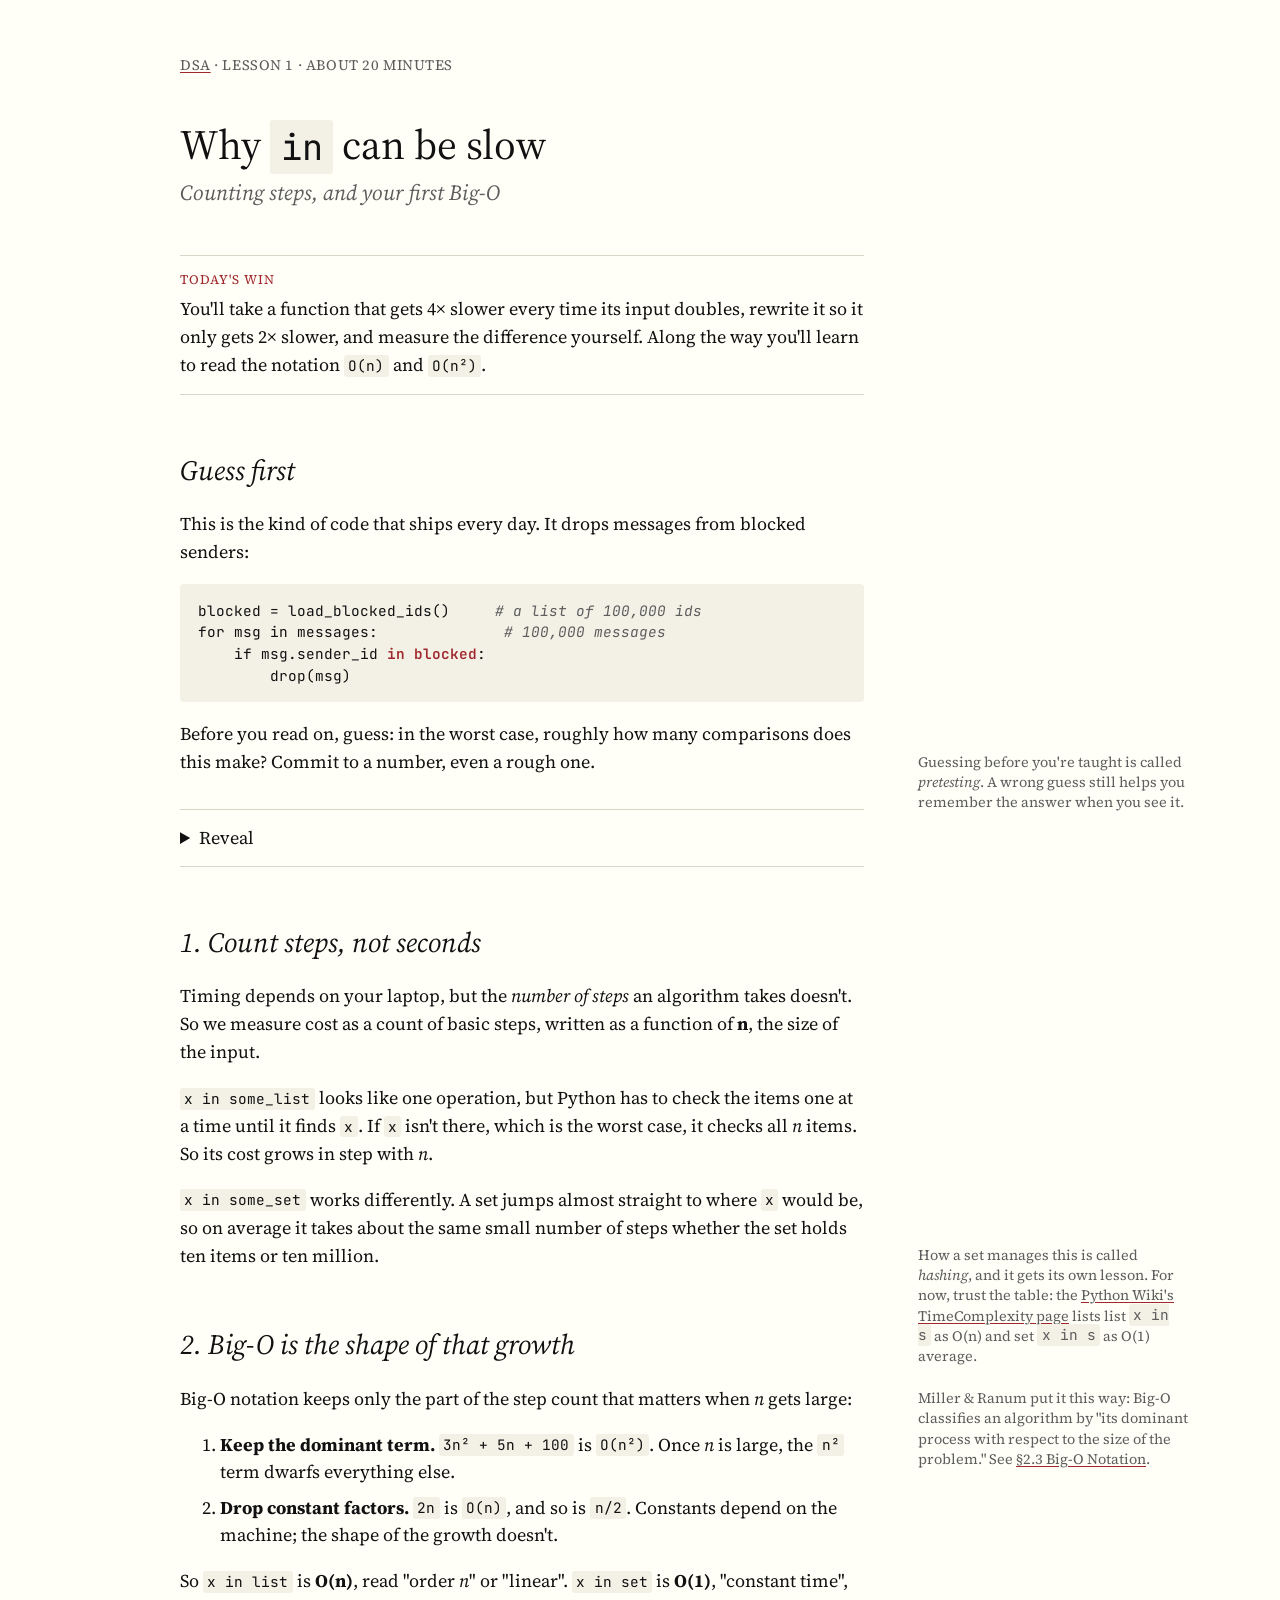
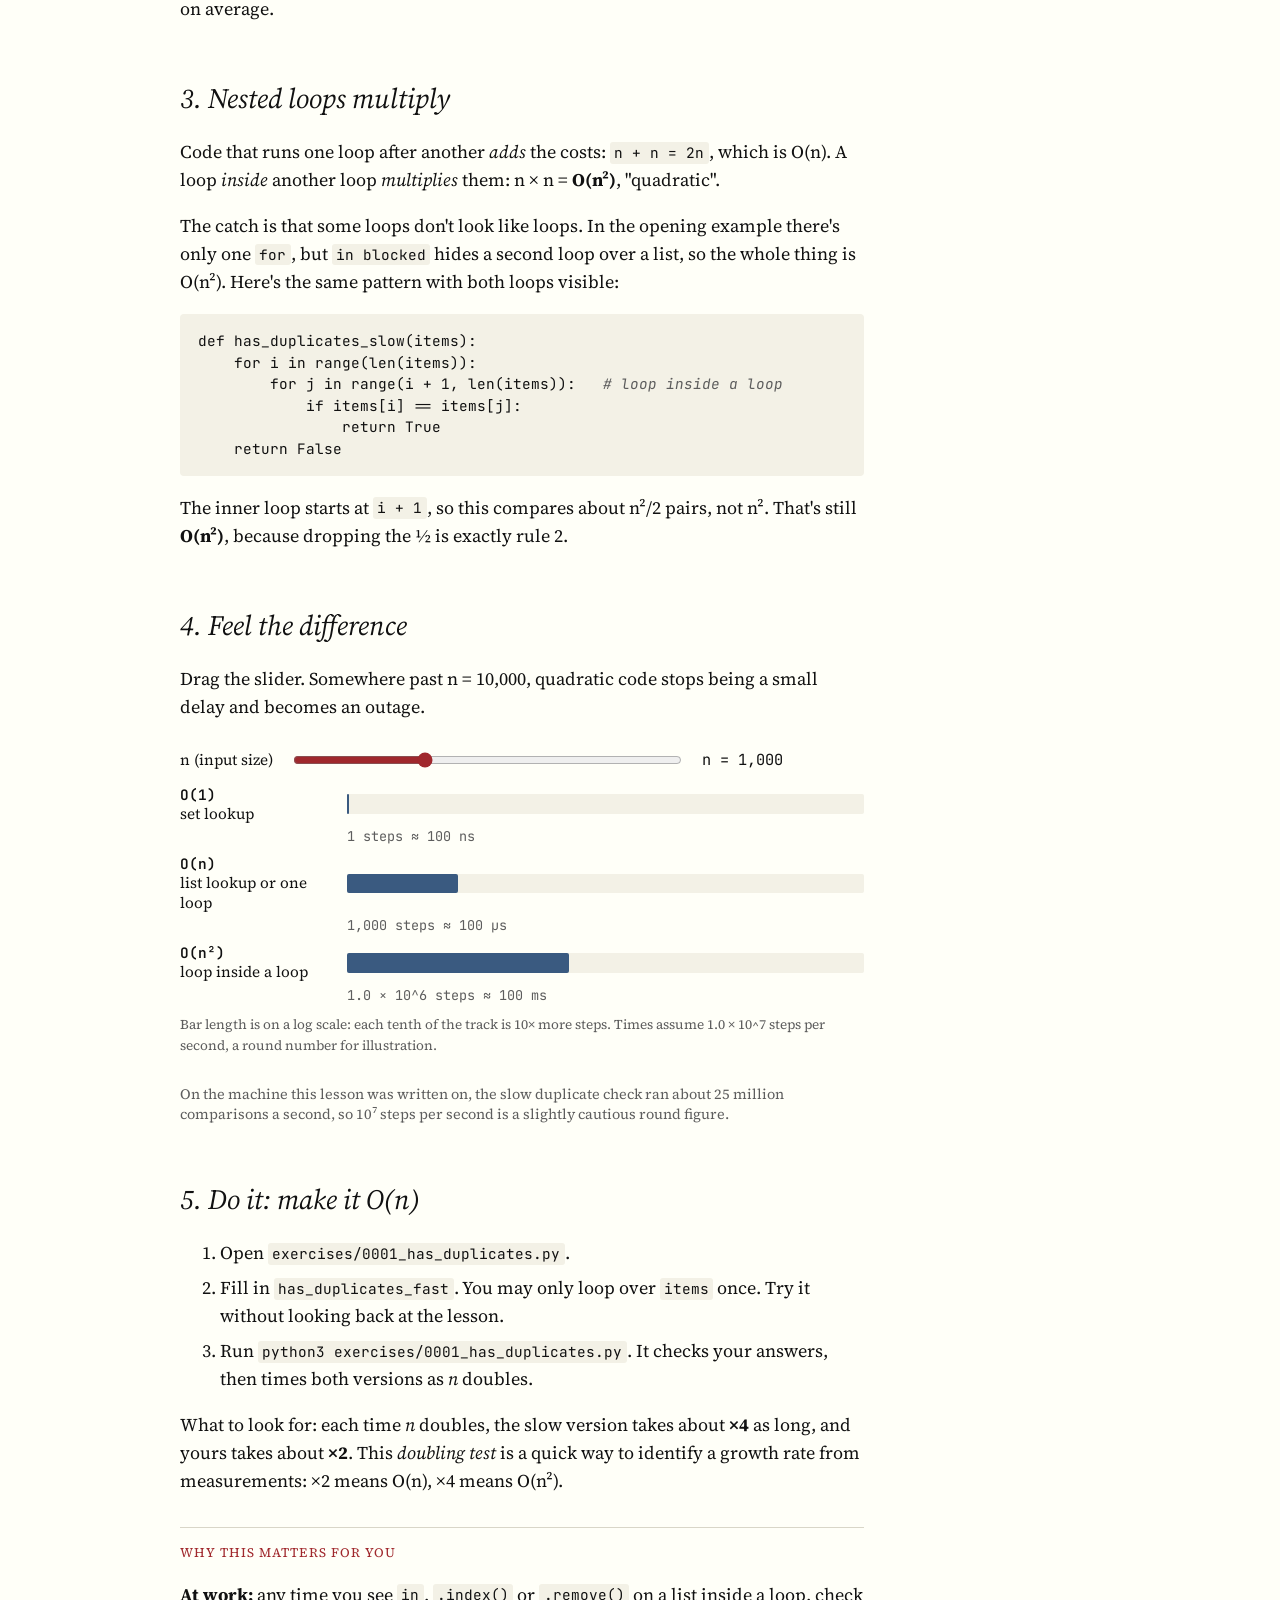
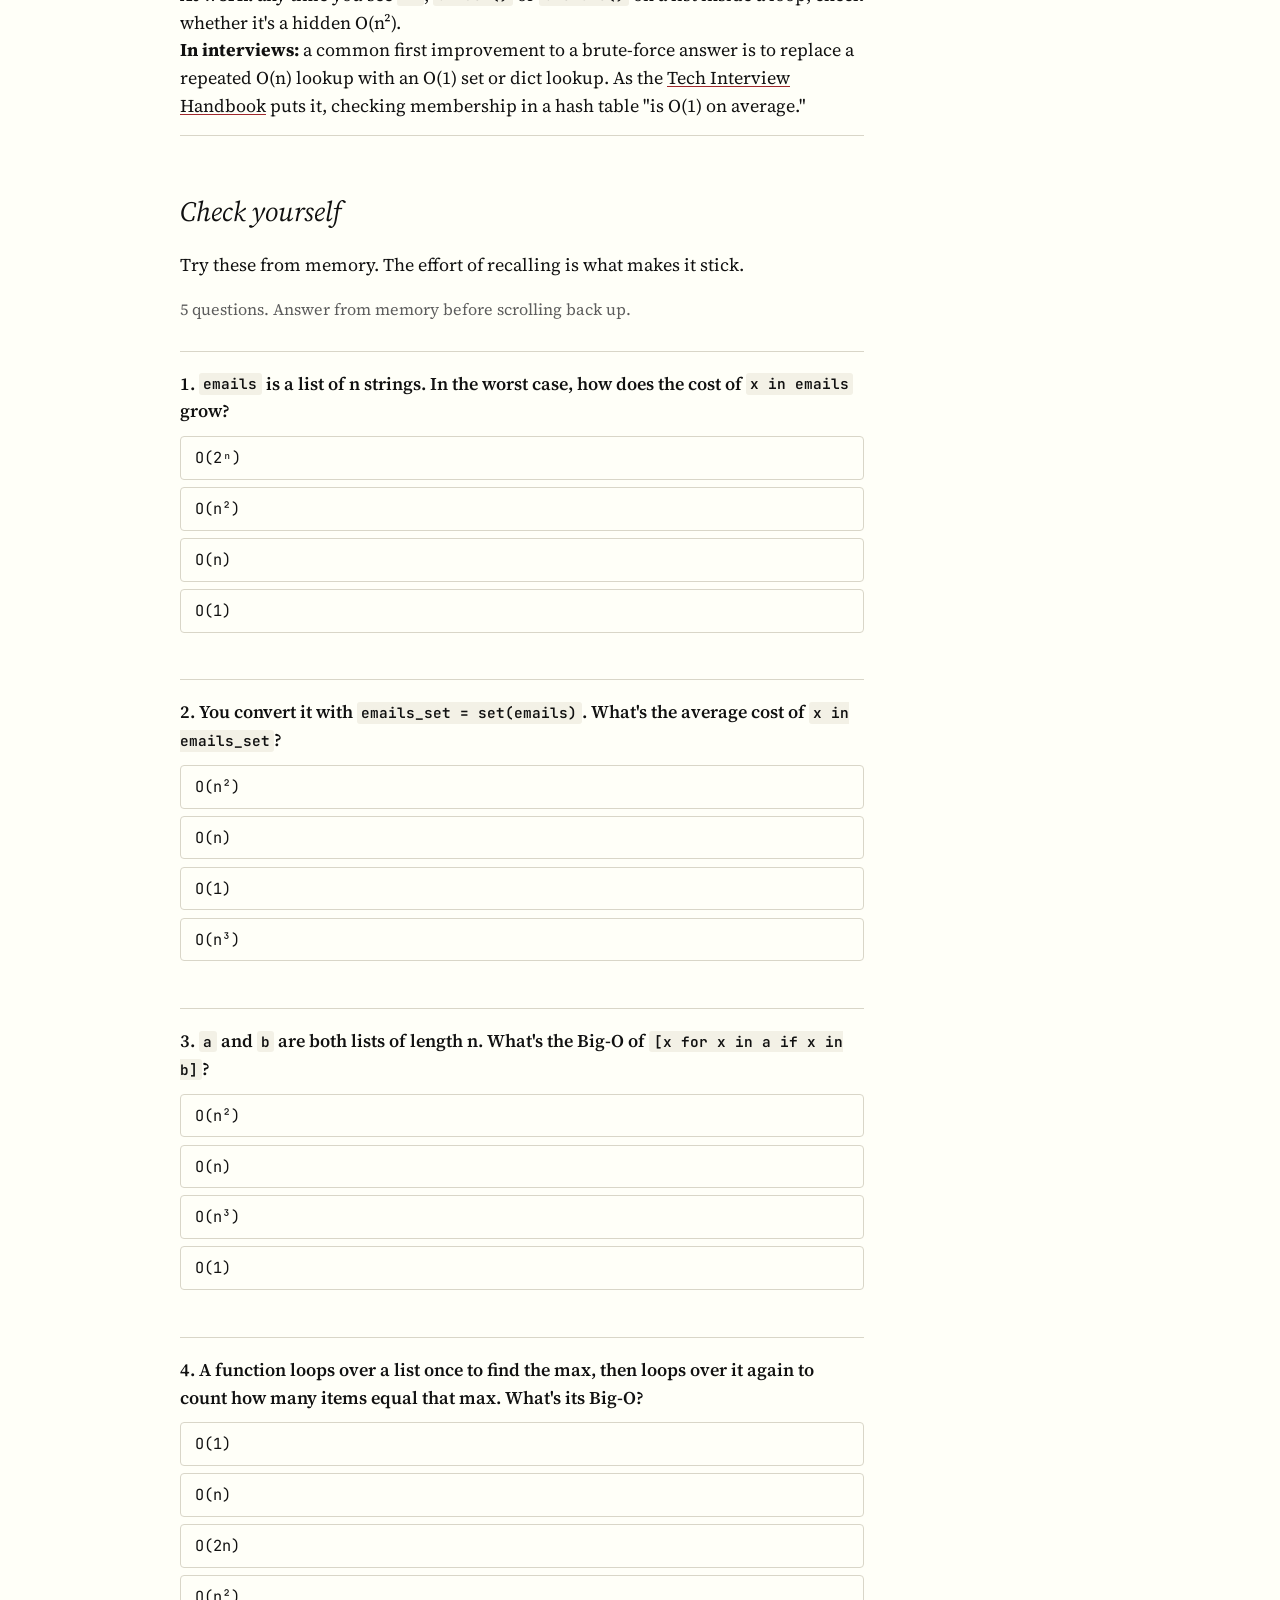
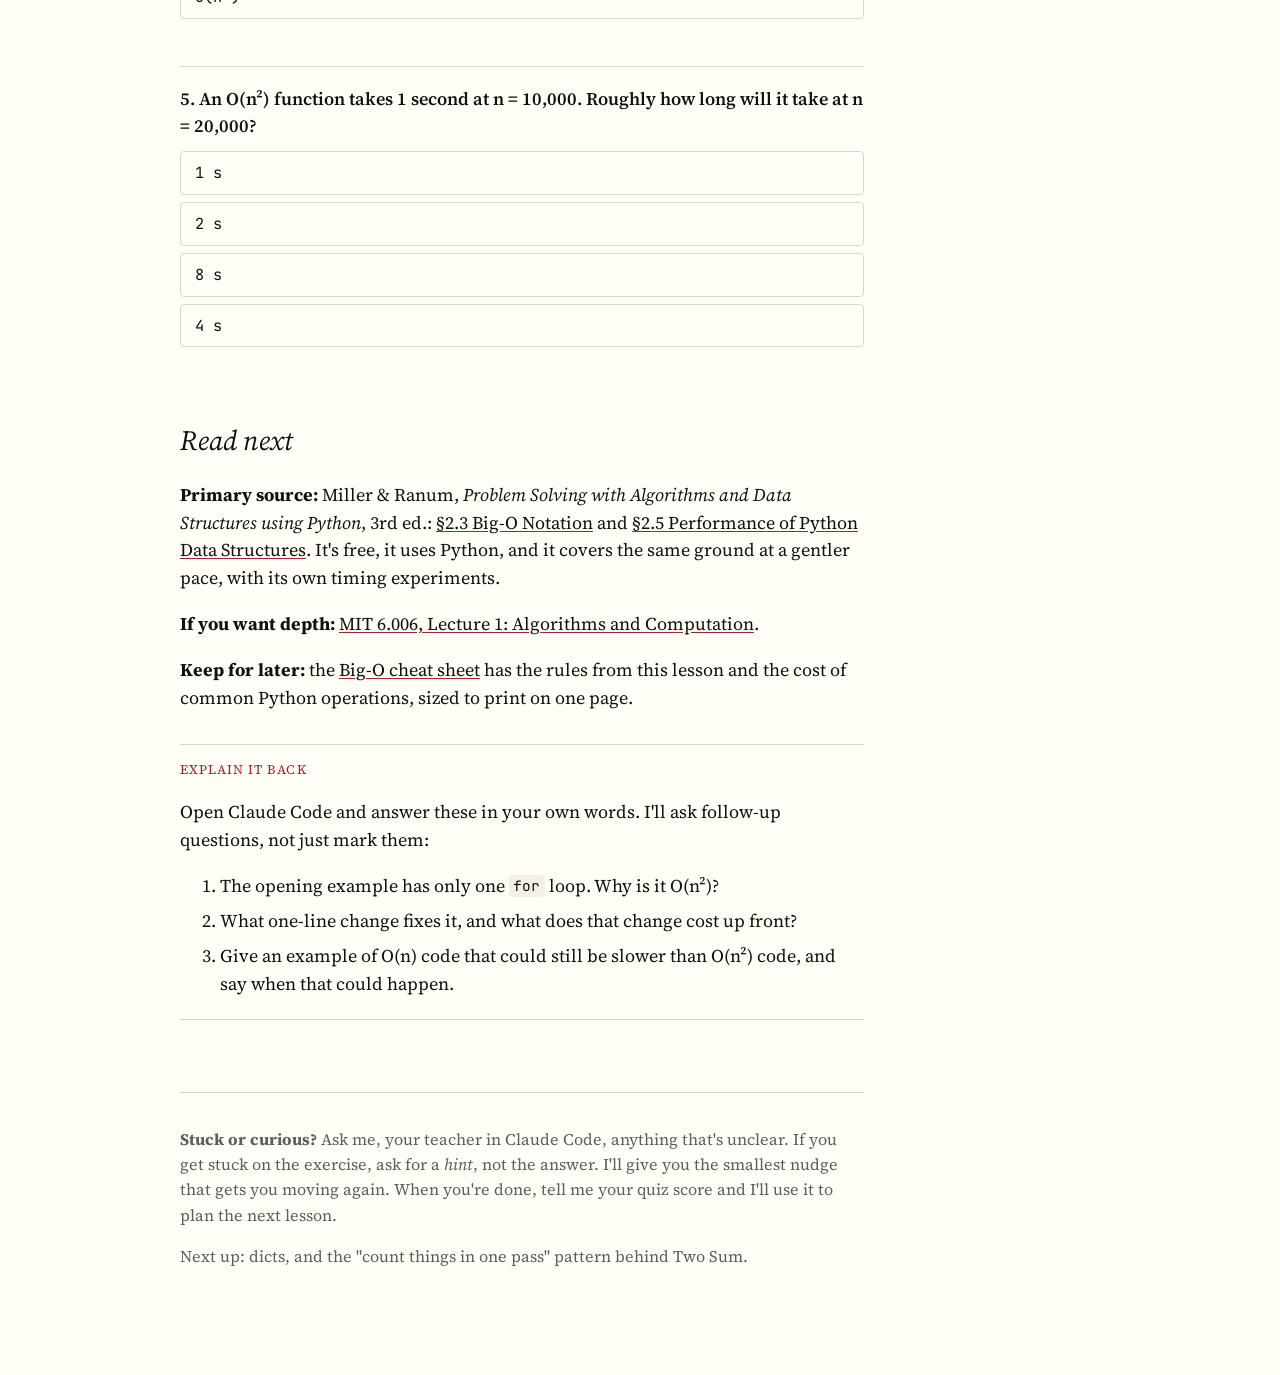
==== lessons/0001-why-in-can-be-slow.html @ de710167 "Set up DSA teaching workspace with lesson 1 on Big-O Mission, resources, notes with a 20-lesson road" ====
<!doctype html>
<html lang="en">
<head>
<meta charset="utf-8">
<meta name="viewport" content="width=device-width, initial-scale=1">
<title>Why "in" Can Be Slow</title>
<link rel="stylesheet" href="../assets/style.css">
</head>
<body>
<article>

<nav class="crumbs"><a href="../index.html">DSA</a> · Lesson 1 · about 20 minutes</nav>

<h1>Why <code style="font-size:0.85em">in</code> can be slow</h1>
<p class="subtitle">Counting steps, and your first Big-O</p>

<div class="callout">
  <span class="label">Today's win</span>
  You'll take a function that gets 4× slower every time its input doubles, rewrite it so it only gets 2× slower, and measure the difference yourself. Along the way you'll learn to read the notation <code>O(n)</code> and <code>O(n²)</code>.
</div>

<h2>Guess first</h2>

<p>This is the kind of code that ships every day. It drops messages from blocked senders:</p>

<pre>blocked = load_blocked_ids()     <span class="c"># a list of 100,000 ids</span>
for msg in messages:              <span class="c"># 100,000 messages</span>
    if msg.sender_id <span class="hl">in blocked</span>:
        drop(msg)</pre>

<p>Before you read on, guess: in the worst case, roughly how many comparisons does this make? Commit to a number, even a rough one.<span class="note">Guessing before you're taught is called <em>pretesting</em>. A wrong guess still helps you remember the answer when you see it.</span></p>

<details class="callout">
  <summary>Reveal</summary>
  <p>Up to <strong>10 billion</strong>. That's 100,000 messages times up to 100,000 comparisons each. A one-line change brings it down to roughly 100,000 steps. By the end of this lesson you should be able to find that line yourself.</p>
</details>

<h2>1. Count steps, not seconds</h2>

<p>Timing depends on your laptop, but the <em>number of steps</em> an algorithm takes doesn't. So we measure cost as a count of basic steps, written as a function of <strong>n</strong>, the size of the input.</p>

<p><code>x in some_list</code> looks like one operation, but Python has to check the items one at a time until it finds <code>x</code>. If <code>x</code> isn't there, which is the worst case, it checks all <em>n</em> items. So its cost grows in step with <em>n</em>.</p>

<p><code>x in some_set</code> works differently. A set jumps almost straight to where <code>x</code> would be, so on average it takes about the same small number of steps whether the set holds ten items or ten million.<span class="note">How a set manages this is called <em>hashing</em>, and it gets its own lesson. For now, trust the table: the <a href="https://wiki.python.org/moin/TimeComplexity">Python Wiki's TimeComplexity page</a> lists list <code>x in s</code> as O(n) and set <code>x in s</code> as O(1) average.</span></p>

<h2>2. Big-O is the shape of that growth</h2>

<p>Big-O notation keeps only the part of the step count that matters when <em>n</em> gets large:<span class="note">Miller &amp; Ranum put it this way: Big-O classifies an algorithm by "its dominant process with respect to the size of the problem." See <a href="https://runestone.academy/ns/books/published/pythonds3/AlgorithmAnalysis/BigONotation.html">§2.3 Big-O Notation</a>.</span></p>

<ol class="steps">
  <li><strong>Keep the dominant term.</strong> <code>3n² + 5n + 100</code> is <code>O(n²)</code>. Once <em>n</em> is large, the <code>n²</code> term dwarfs everything else.</li>
  <li><strong>Drop constant factors.</strong> <code>2n</code> is <code>O(n)</code>, and so is <code>n/2</code>. Constants depend on the machine; the shape of the growth doesn't.</li>
</ol>

<p>So <code>x in list</code> is <strong>O(n)</strong>, read "order <em>n</em>" or "linear". <code>x in set</code> is <strong>O(1)</strong>, "constant time", on average.</p>

<h2>3. Nested loops multiply</h2>

<p>Code that runs one loop after another <em>adds</em> the costs: <code>n + n = 2n</code>, which is O(n). A loop <em>inside</em> another loop <em>multiplies</em> them: n × n = <strong>O(n²)</strong>, "quadratic".</p>

<p>The catch is that some loops don't look like loops. In the opening example there's only one <code>for</code>, but <code>in blocked</code> hides a second loop over a list, so the whole thing is O(n²). Here's the same pattern with both loops visible:</p>

<pre>def has_duplicates_slow(items):
    for i in range(len(items)):
        for j in range(i + 1, len(items)):   <span class="c"># loop inside a loop</span>
            if items[i] == items[j]:
                return True
    return False</pre>

<p>The inner loop starts at <code>i + 1</code>, so this compares about n²/2 pairs, not n². That's still <strong>O(n²)</strong>, because dropping the ½ is exactly rule 2.</p>

<h2>4. Feel the difference</h2>

<p>Drag the slider. Somewhere past n = 10,000, quadratic code stops being a small delay and becomes an outage.</p>

<div class="growth" data-series="1:set lookup,n:list lookup or one loop,n2:loop inside a loop" data-rate="1e7" data-start="1000"></div>

<p class="note" style="float:none;width:auto;margin:0">On the machine this lesson was written on, the slow duplicate check ran about 25 million comparisons a second, so 10⁷ steps per second is a slightly cautious round figure.</p>

<h2>5. Do it: make it O(n)</h2>

<ol class="steps">
  <li>Open <code>exercises/0001_has_duplicates.py</code>.</li>
  <li>Fill in <code>has_duplicates_fast</code>. You may only loop over <code>items</code> once. Try it without looking back at the lesson.</li>
  <li>Run <code>python3 exercises/0001_has_duplicates.py</code>. It checks your answers, then times both versions as <em>n</em> doubles.</li>
</ol>

<p>What to look for: each time <em>n</em> doubles, the slow version takes about <strong>×4</strong> as long, and yours takes about <strong>×2</strong>. This <em>doubling test</em> is a quick way to identify a growth rate from measurements: ×2 means O(n), ×4 means O(n²).</p>

<div class="callout">
  <span class="label">Why this matters for you</span>
  <p><strong>At work:</strong> any time you see <code>in</code>, <code>.index()</code> or <code>.remove()</code> on a list inside a loop, check whether it's a hidden O(n²).<br>
  <strong>In interviews:</strong> a common first improvement to a brute-force answer is to replace a repeated O(n) lookup with an O(1) set or dict lookup. As the <a href="https://www.techinterviewhandbook.org/algorithms/hash-table/">Tech Interview Handbook</a> puts it, checking membership in a hash table "is O(1) on average."</p>
</div>

<h2>Check yourself</h2>

<p>Try these from memory. The effort of recalling is what makes it stick.</p>
<div class="quiz-score"></div>

<div class="quiz">
  <p class="q">1. <code>emails</code> is a list of n strings. In the worst case, how does the cost of <code>x in emails</code> grow?</p>
  <ul>
    <li>O(1)</li>
    <li data-correct>O(n)</li>
    <li>O(n²)</li>
    <li>O(2ⁿ)</li>
  </ul>
  <p class="why">A list is scanned item by item. If <code>x</code> isn't present, every one of the n items is checked.</p>
</div>

<div class="quiz">
  <p class="q">2. You convert it with <code>emails_set = set(emails)</code>. What's the average cost of <code>x in emails_set</code>?</p>
  <ul>
    <li data-correct>O(1)</li>
    <li>O(n)</li>
    <li>O(n²)</li>
    <li>O(n³)</li>
  </ul>
  <p class="why">Set membership is O(1) on average, per the <a href="https://wiki.python.org/moin/TimeComplexity">Python Wiki</a>. Building the set costs O(n) once, so it pays off when you look things up many times.</p>
</div>

<div class="quiz">
  <p class="q">3. <code>a</code> and <code>b</code> are both lists of length n. What's the Big-O of <code>[x for x in a if x in b]</code>?</p>
  <ul>
    <li>O(1)</li>
    <li>O(n)</li>
    <li data-correct>O(n²)</li>
    <li>O(n³)</li>
  </ul>
  <p class="why">There's one visible loop over <code>a</code>, and <code>in b</code> hides a second loop over a list. Nested loops multiply: n × n. Making <code>b</code> a set brings it down to O(n).</p>
</div>

<div class="quiz">
  <p class="q">4. A function loops over a list once to find the max, then loops over it again to count how many items equal that max. What's its Big-O?</p>
  <ul>
    <li>O(1)</li>
    <li data-correct>O(n)</li>
    <li>O(2n)</li>
    <li>O(n²)</li>
  </ul>
  <p class="why">These loops run one after the other, so their costs add: n + n = 2n. Dropping the constant factor gives O(n). You'd never write O(2n) as a final answer.</p>
</div>

<div class="quiz">
  <p class="q">5. An O(n²) function takes 1 second at n = 10,000. Roughly how long will it take at n = 20,000?</p>
  <ul>
    <li>1 s</li>
    <li>2 s</li>
    <li data-correct>4 s</li>
    <li>8 s</li>
  </ul>
  <p class="why">Doubling n multiplies n² by 2² = 4. This is the doubling test from the exercise, run in reverse.</p>
</div>

<h2>Read next</h2>

<p><strong>Primary source:</strong> Miller &amp; Ranum, <em>Problem Solving with Algorithms and Data Structures using Python</em>, 3rd ed.: <a href="https://runestone.academy/ns/books/published/pythonds3/AlgorithmAnalysis/BigONotation.html">§2.3 Big-O Notation</a> and <a href="https://runestone.academy/ns/books/published/pythonds3/AlgorithmAnalysis/PerformanceofPythonDataStructures.html">§2.5 Performance of Python Data Structures</a>. It's free, it uses Python, and it covers the same ground at a gentler pace, with its own timing experiments.</p>

<p><strong>If you want depth:</strong> <a href="https://ocw.mit.edu/courses/6-006-introduction-to-algorithms-spring-2020/resources/lecture-1-algorithms-and-computation/">MIT 6.006, Lecture 1: Algorithms and Computation</a>.</p>

<p><strong>Keep for later:</strong> the <a href="../reference/big-o.html">Big-O cheat sheet</a> has the rules from this lesson and the cost of common Python operations, sized to print on one page.</p>

<div class="callout">
  <span class="label">Explain it back</span>
  <p>Open Claude Code and answer these in your own words. I'll ask follow-up questions, not just mark them:</p>
  <ol class="steps">
    <li>The opening example has only one <code>for</code> loop. Why is it O(n²)?</li>
    <li>What one-line change fixes it, and what does that change cost up front?</li>
    <li>Give an example of O(n) code that could still be slower than O(n²) code, and say when that could happen.</li>
  </ol>
</div>

<footer class="next">
  <p><strong>Stuck or curious?</strong> Ask me, your teacher in Claude Code, anything that's unclear. If you get stuck on the exercise, ask for a <em>hint</em>, not the answer. I'll give you the smallest nudge that gets you moving again. When you're done, tell me your quiz score and I'll use it to plan the next lesson.</p>
  <p>Next up: dicts, and the "count things in one pass" pattern behind Two Sum.</p>
</footer>

</article>
<script src="../assets/quiz.js"></script>
<script src="../assets/growth.js"></script>
</body>
</html>
---- assets/style.css ----
/* Shared stylesheet for every lesson and reference page.
   Tufte-inspired: one readable column, notes in the right margin, restrained colour. */

@import url("https://fonts.googleapis.com/css2?family=Source+Serif+4:ital,opsz,wght@0,8..60,400;0,8..60,600;1,8..60,400&family=JetBrains+Mono:wght@400;600&display=swap");

:root {
  --bg: #fffff8;
  --fg: #111;
  --muted: #5d5d5d;
  --rule: #d9d6c8;
  --code-bg: #f3f1e6;
  --accent: #a0282d;
  --good: #2f6f3e;
  --bad: #a0282d;
  --bar: #3a5a80;
  --serif: "Source Serif 4", "Iowan Old Style", Georgia, serif;
  --mono: "JetBrains Mono", ui-monospace, Menlo, monospace;
}

@media (prefers-color-scheme: dark) {
  :root:not([data-theme="light"]) {
    --bg: #151515;
    --fg: #e8e6df;
    --muted: #a3a09a;
    --rule: #3a3833;
    --code-bg: #22211e;
    --accent: #e0787c;
    --good: #7cc48c;
    --bad: #e0787c;
    --bar: #8fb0d8;
  }
}
:root[data-theme="dark"] {
  --bg: #151515; --fg: #e8e6df; --muted: #a3a09a; --rule: #3a3833;
  --code-bg: #22211e; --accent: #e0787c; --good: #7cc48c; --bad: #e0787c; --bar: #8fb0d8;
}

* { box-sizing: border-box; }

html { font-size: 18px; }
body {
  margin: 0;
  background: var(--bg);
  color: var(--fg);
  font-family: var(--serif);
  line-height: 1.55;
  -webkit-font-smoothing: antialiased;
}

article {
  max-width: 1100px;
  margin: 0 auto;
  padding: 3rem 16px 5rem;
}

/* Main column, leaving room for margin notes on wide screens */
article > * { max-width: 38rem; }
@media (min-width: 1000px) {
  article { padding-left: 5rem; }
}

nav.crumbs {
  font-size: 0.8rem;
  letter-spacing: 0.04em;
  text-transform: uppercase;
  color: var(--muted);
  margin-bottom: 2.5rem;
}
nav.crumbs a { color: var(--muted); }

h1 {
  font-weight: 400;
  font-size: 2.3rem;
  line-height: 1.15;
  margin: 0 0 0.4rem;
}
p.subtitle {
  font-style: italic;
  font-size: 1.2rem;
  color: var(--muted);
  margin: 0 0 2.5rem;
}
h2 {
  font-weight: 400;
  font-style: italic;
  font-size: 1.55rem;
  margin: 3rem 0 0.8rem;
}
h3 { font-weight: 600; font-size: 1rem; margin: 2rem 0 0.5rem; }

a { color: inherit; text-decoration-color: var(--accent); text-underline-offset: 2px; }
a:hover { color: var(--accent); }

code, pre, kbd { font-family: var(--mono); font-size: 0.8rem; }
:not(pre) > code { background: var(--code-bg); padding: 0.1em 0.3em; border-radius: 3px; }
pre {
  background: var(--code-bg);
  padding: 0.9rem 1rem;
  border-radius: 4px;
  overflow-x: auto;
  line-height: 1.5;
}
pre .c { color: var(--muted); font-style: italic; }   /* comment */
pre .hl { color: var(--accent); font-weight: 600; }   /* highlighted part */

/* Margin notes (Tufte "sidenotes"): float right on wide screens, inline on narrow ones */
.note {
  display: block;
  font-size: 0.8rem;
  line-height: 1.4;
  color: var(--muted);
  margin: 0.5rem 0 1rem;
  padding-left: 0.8rem;
  border-left: 2px solid var(--rule);
}
@media (min-width: 1000px) {
  .note {
    float: right;
    clear: right;
    width: 15rem;
    margin: 0.2rem -18rem 1rem 0;
    padding-left: 0;
    border-left: none;
  }
}

/* Boxes */
.callout {
  border-top: 1px solid var(--rule);
  border-bottom: 1px solid var(--rule);
  padding: 0.8rem 0;
  margin: 1.8rem 0;
}
.callout > :first-child { margin-top: 0; }
.callout > :last-child { margin-bottom: 0; }
.label {
  font-size: 0.72rem;
  text-transform: uppercase;
  letter-spacing: 0.08em;
  color: var(--accent);
  display: block;
  margin-bottom: 0.3rem;
}

table { border-collapse: collapse; width: 100%; font-size: 0.9rem; margin: 1rem 0; }
th, td { text-align: left; padding: 0.35rem 0.6rem 0.35rem 0; border-bottom: 1px solid var(--rule); vertical-align: top; }
th { font-weight: 600; border-bottom: 1.5px solid var(--fg); }
td.num, th.num { text-align: right; font-variant-numeric: tabular-nums; }

ol.steps li, ul li { margin-bottom: 0.4rem; }

footer.next {
  margin-top: 4rem;
  padding-top: 1rem;
  border-top: 1px solid var(--rule);
  font-size: 0.9rem;
  color: var(--muted);
}

button, input, select { font: inherit; color: inherit; }

@media print {
  :root { --bg: #fff; --fg: #000; }
  body { font-size: 11pt; }
  article { max-width: none; padding: 0; }
  .no-print, .quiz button.check { display: none !important; }
  .note { float: none; width: auto; margin: 0.3rem 0; }
  a { text-decoration: none; }
  h2, h3 { break-after: avoid; }
  pre, table, .callout { break-inside: avoid; }
}
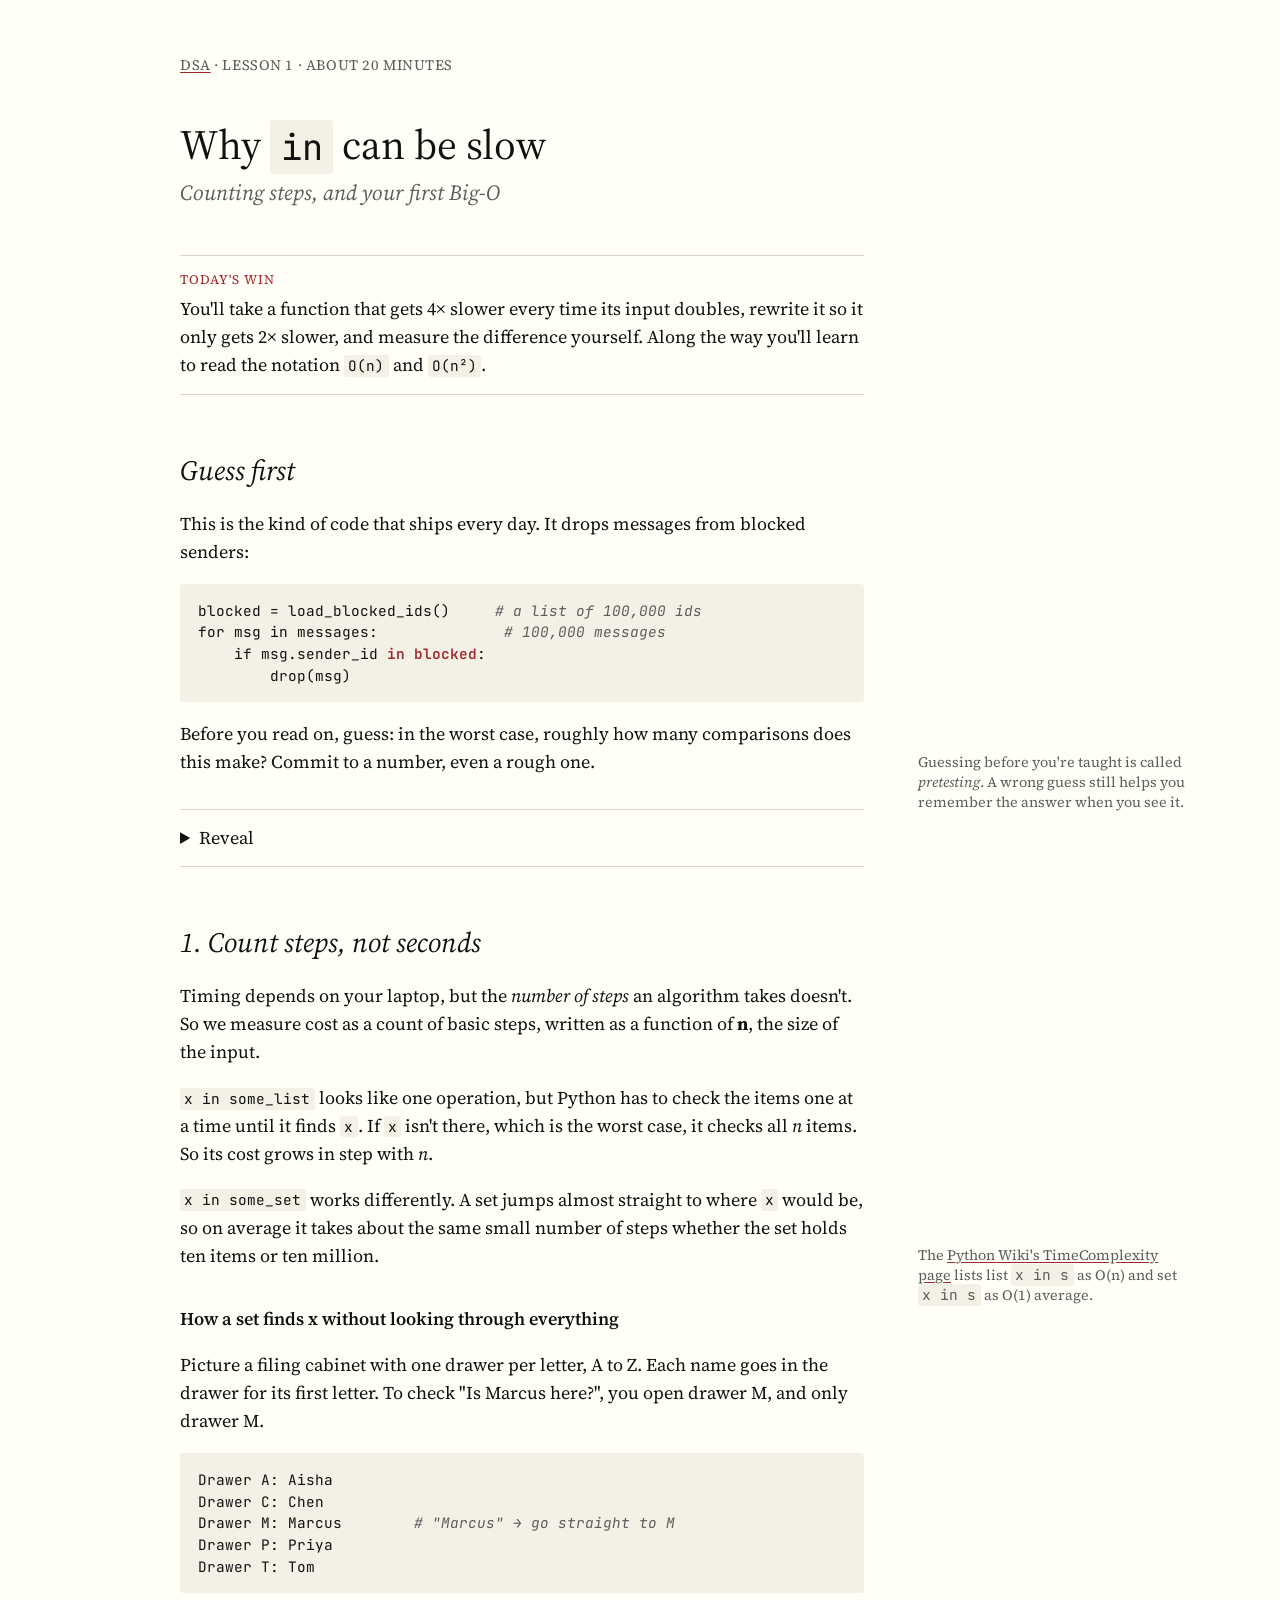
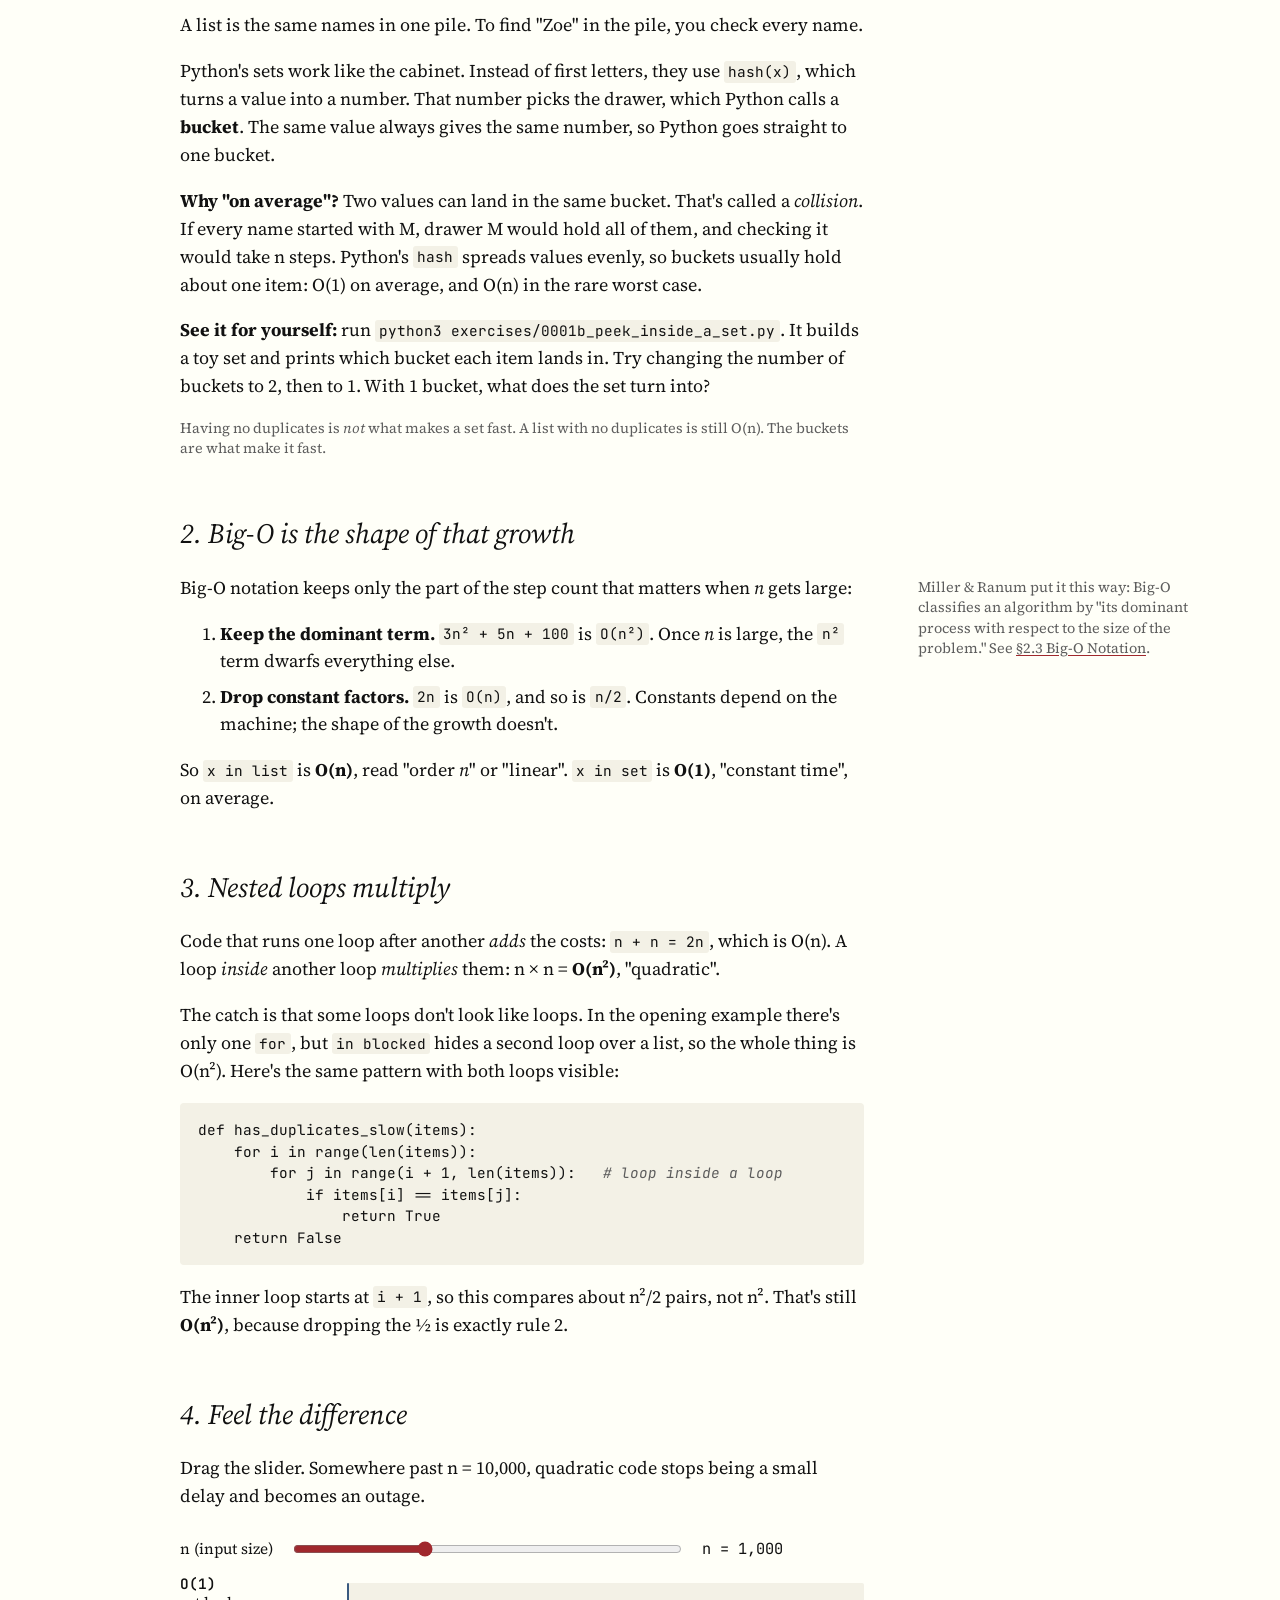
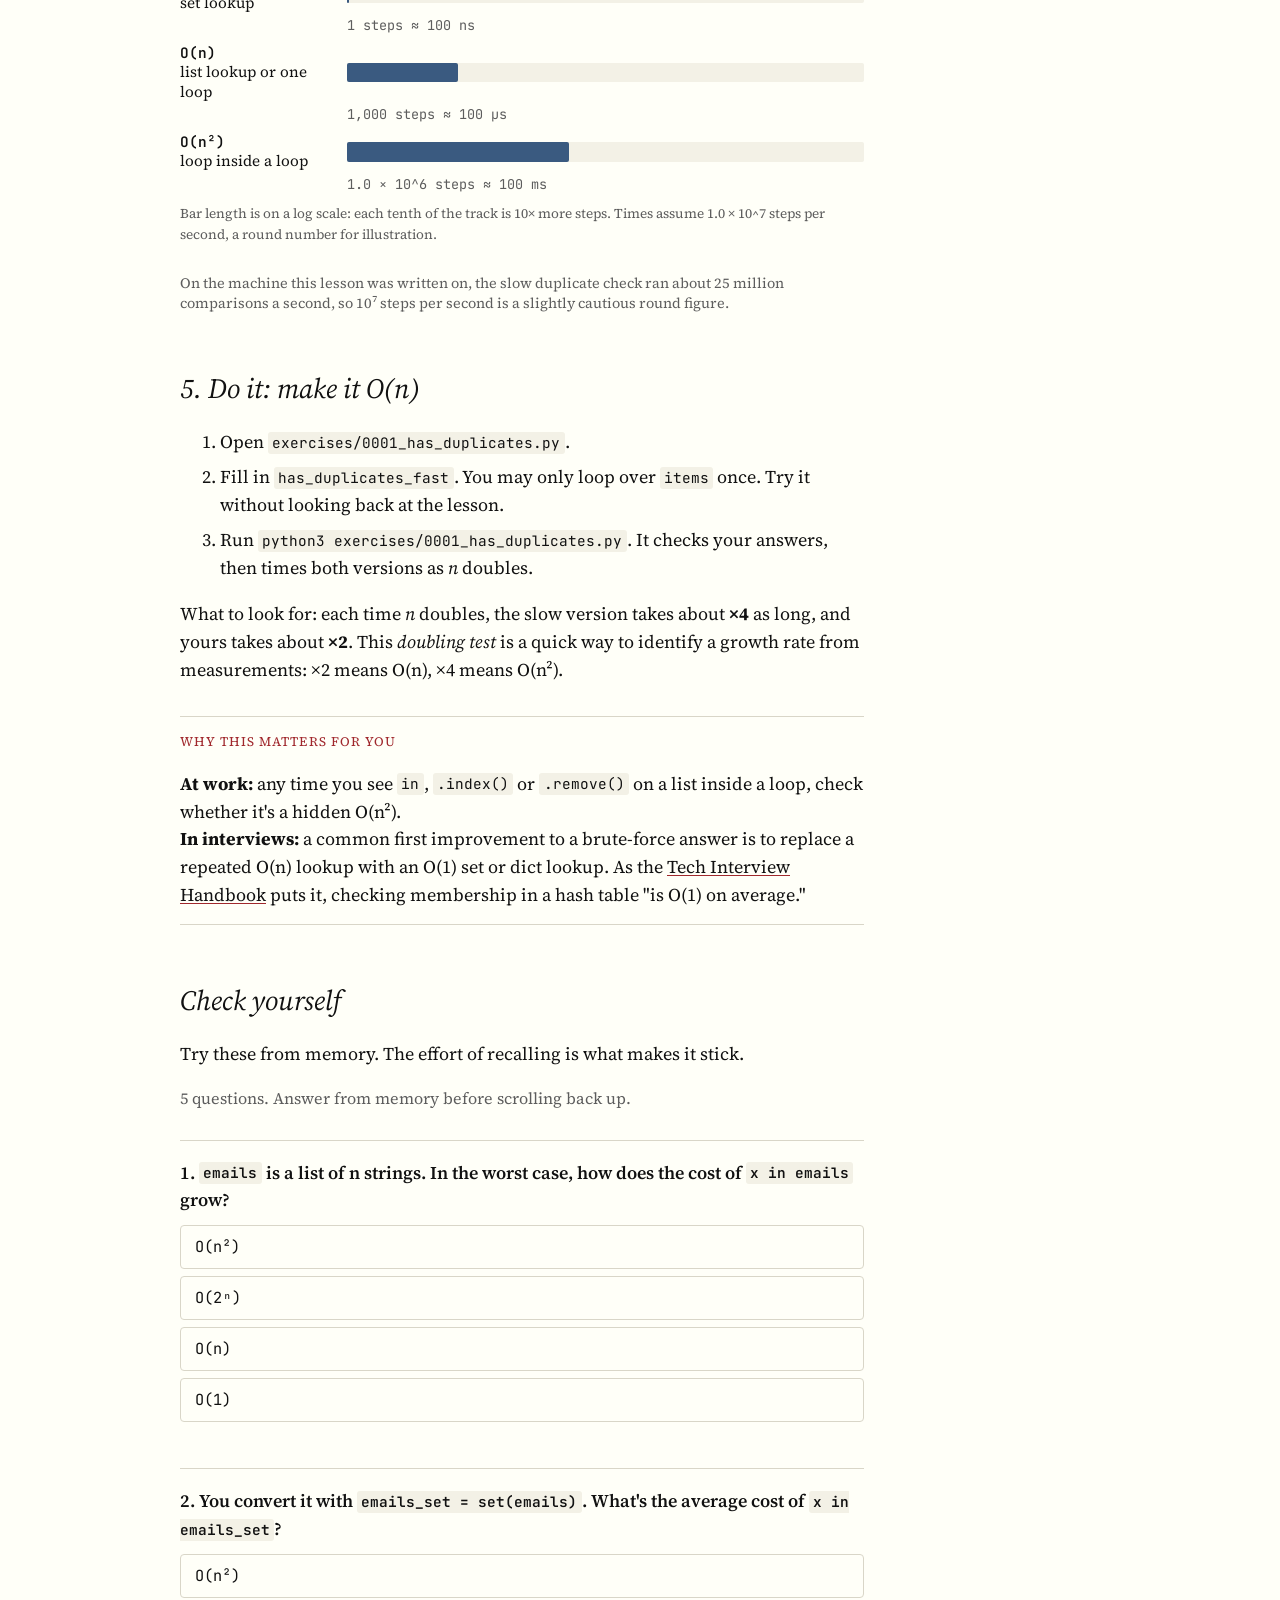
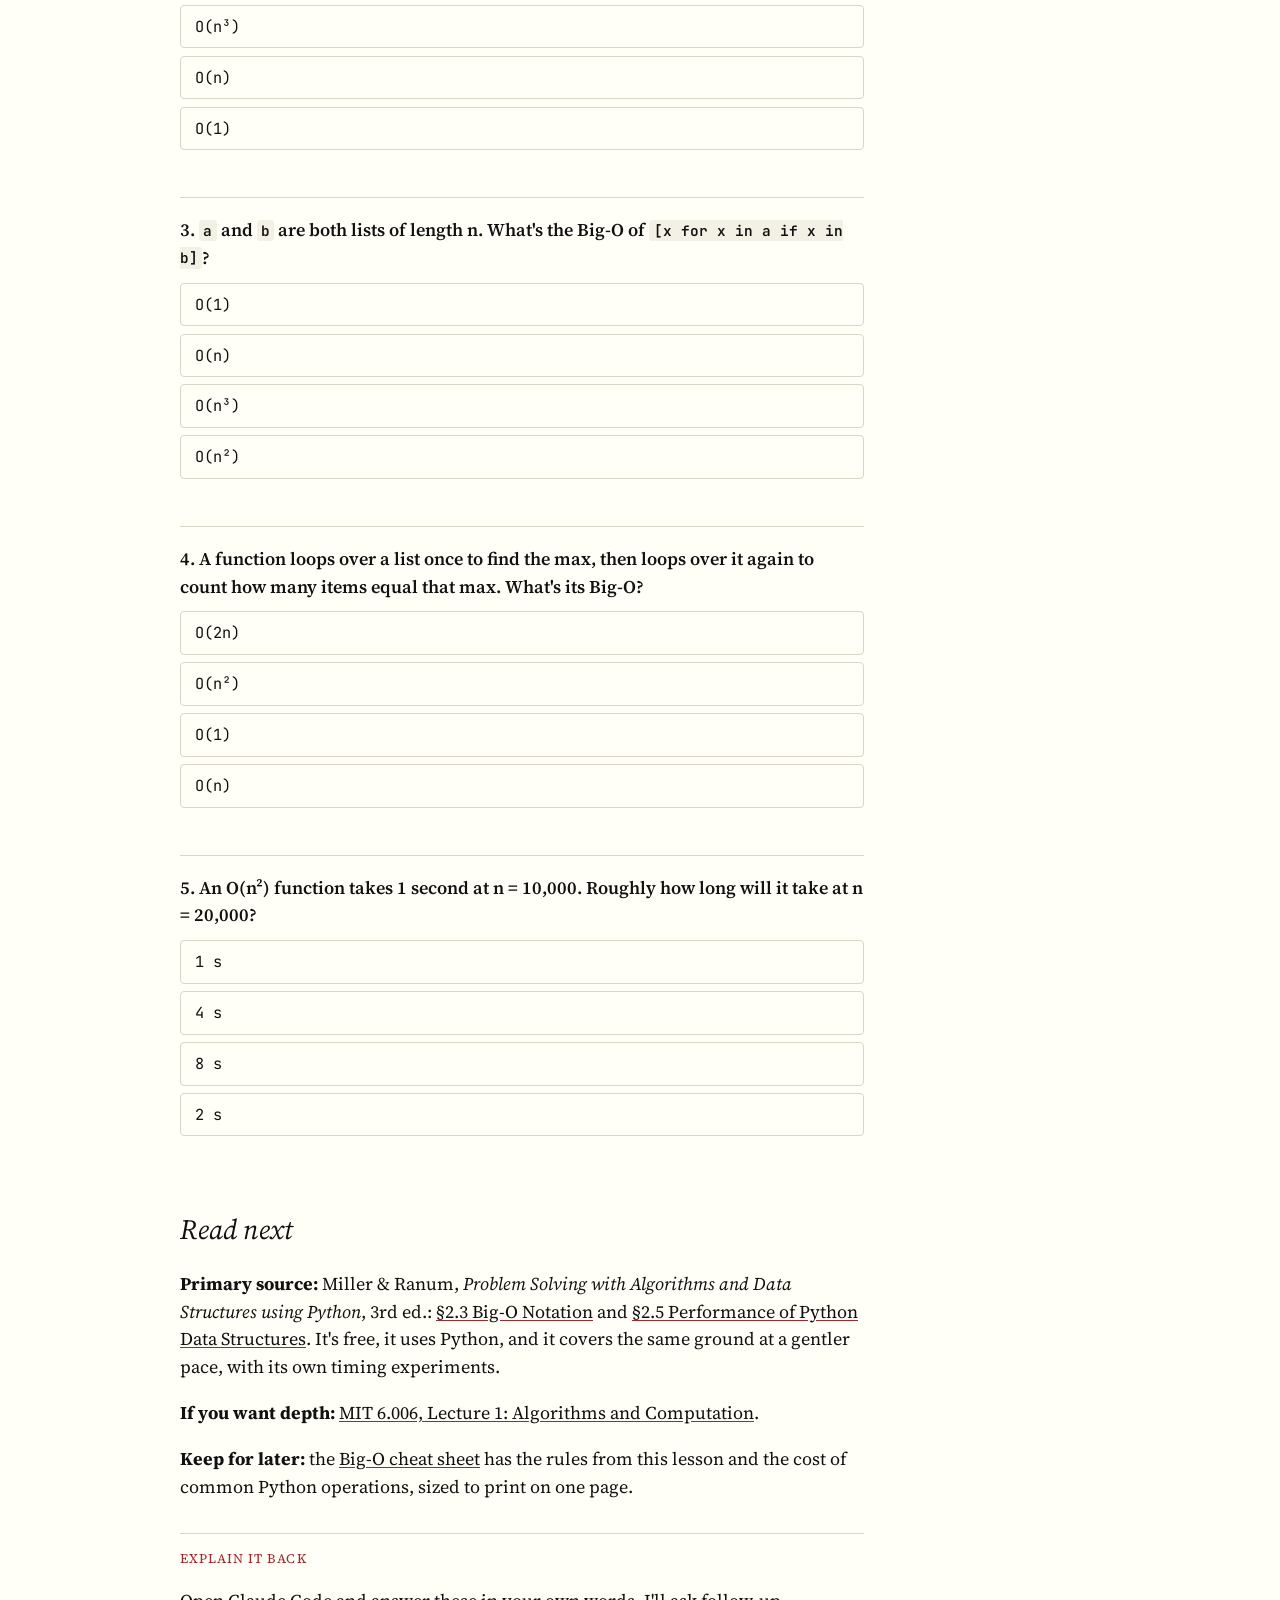
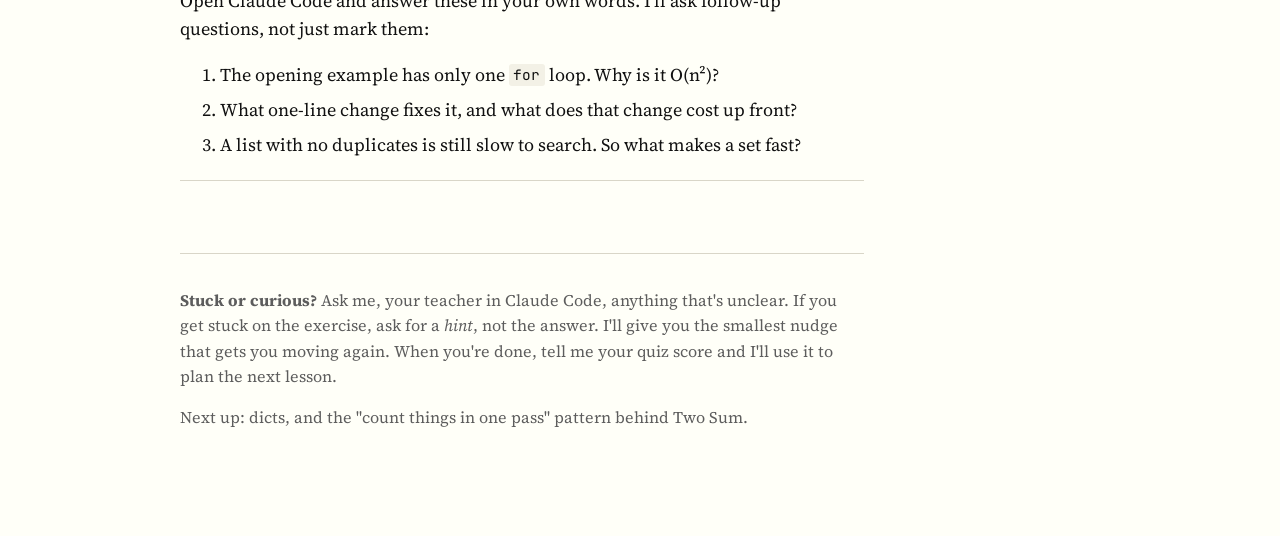
==== commit f5251c0f: "Finish lesson 1: solutions, set internals demo, glossary Adds the user's has_duplicates_fast solutio" ====
--- a/lessons/0001-why-in-can-be-slow.html
+++ b/lessons/0001-why-in-can-be-slow.html
@@ -41,7 +41,27 @@
 
 <p><code>x in some_list</code> looks like one operation, but Python has to check the items one at a time until it finds <code>x</code>. If <code>x</code> isn't there, which is the worst case, it checks all <em>n</em> items. So its cost grows in step with <em>n</em>.</p>
 
-<p><code>x in some_set</code> works differently. A set jumps almost straight to where <code>x</code> would be, so on average it takes about the same small number of steps whether the set holds ten items or ten million.<span class="note">How a set manages this is called <em>hashing</em>, and it gets its own lesson. For now, trust the table: the <a href="https://wiki.python.org/moin/TimeComplexity">Python Wiki's TimeComplexity page</a> lists list <code>x in s</code> as O(n) and set <code>x in s</code> as O(1) average.</span></p>
+<p><code>x in some_set</code> works differently. A set jumps almost straight to where <code>x</code> would be, so on average it takes about the same small number of steps whether the set holds ten items or ten million.<span class="note">The <a href="https://wiki.python.org/moin/TimeComplexity">Python Wiki's TimeComplexity page</a> lists list <code>x in s</code> as O(n) and set <code>x in s</code> as O(1) average.</span></p>
+
+<h3>How a set finds x without looking through everything</h3>
+
+<p>Picture a filing cabinet with one drawer per letter, A to Z. Each name goes in the drawer for its first letter. To check "Is Marcus here?", you open drawer M, and only drawer M.</p>
+
+<pre>Drawer A: Aisha
+Drawer C: Chen
+Drawer M: Marcus        <span class="c"># "Marcus" → go straight to M</span>
+Drawer P: Priya
+Drawer T: Tom</pre>
+
+<p>A list is the same names in one pile. To find "Zoe" in the pile, you check every name.</p>
+
+<p>Python's sets work like the cabinet. Instead of first letters, they use <code>hash(x)</code>, which turns a value into a number. That number picks the drawer, which Python calls a <strong>bucket</strong>. The same value always gives the same number, so Python goes straight to one bucket.</p>
+
+<p><strong>Why "on average"?</strong> Two values can land in the same bucket. That's called a <em>collision</em>. If every name started with M, drawer M would hold all of them, and checking it would take n steps. Python's <code>hash</code> spreads values evenly, so buckets usually hold about one item: O(1) on average, and O(n) in the rare worst case.</p>
+
+<p><strong>See it for yourself:</strong> run <code>python3 exercises/0001b_peek_inside_a_set.py</code>. It builds a toy set and prints which bucket each item lands in. Try changing the number of buckets to 2, then to 1. With 1 bucket, what does the set turn into?</p>
+
+<p class="note" style="float:none;width:auto;margin:0.5rem 0 1rem">Having no duplicates is <em>not</em> what makes a set fast. A list with no duplicates is still O(n). The buckets are what make it fast.</p>
 
 <h2>2. Big-O is the shape of that growth</h2>
 
@@ -167,7 +187,7 @@
   <ol class="steps">
     <li>The opening example has only one <code>for</code> loop. Why is it O(n²)?</li>
     <li>What one-line change fixes it, and what does that change cost up front?</li>
-    <li>Give an example of O(n) code that could still be slower than O(n²) code, and say when that could happen.</li>
+    <li>A list with no duplicates is still slow to search. So what makes a set fast?</li>
   </ol>
 </div>
 
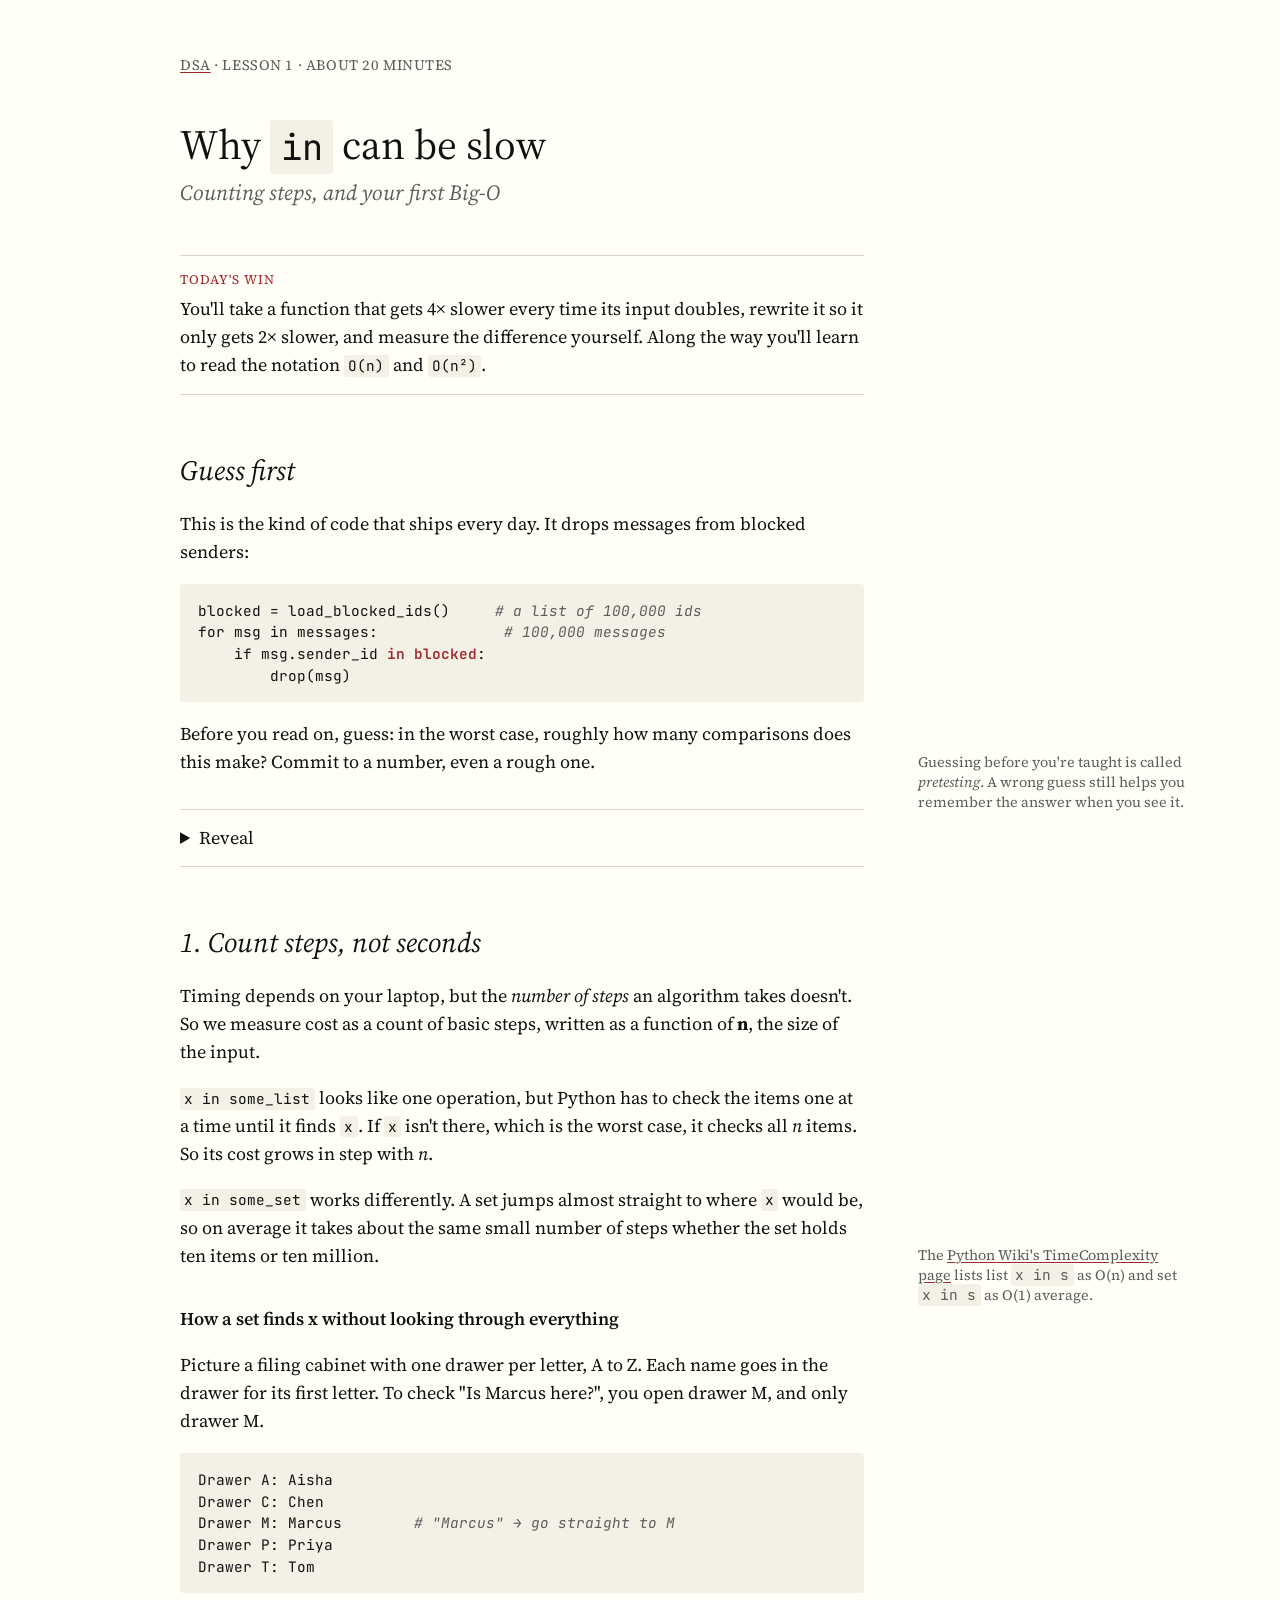
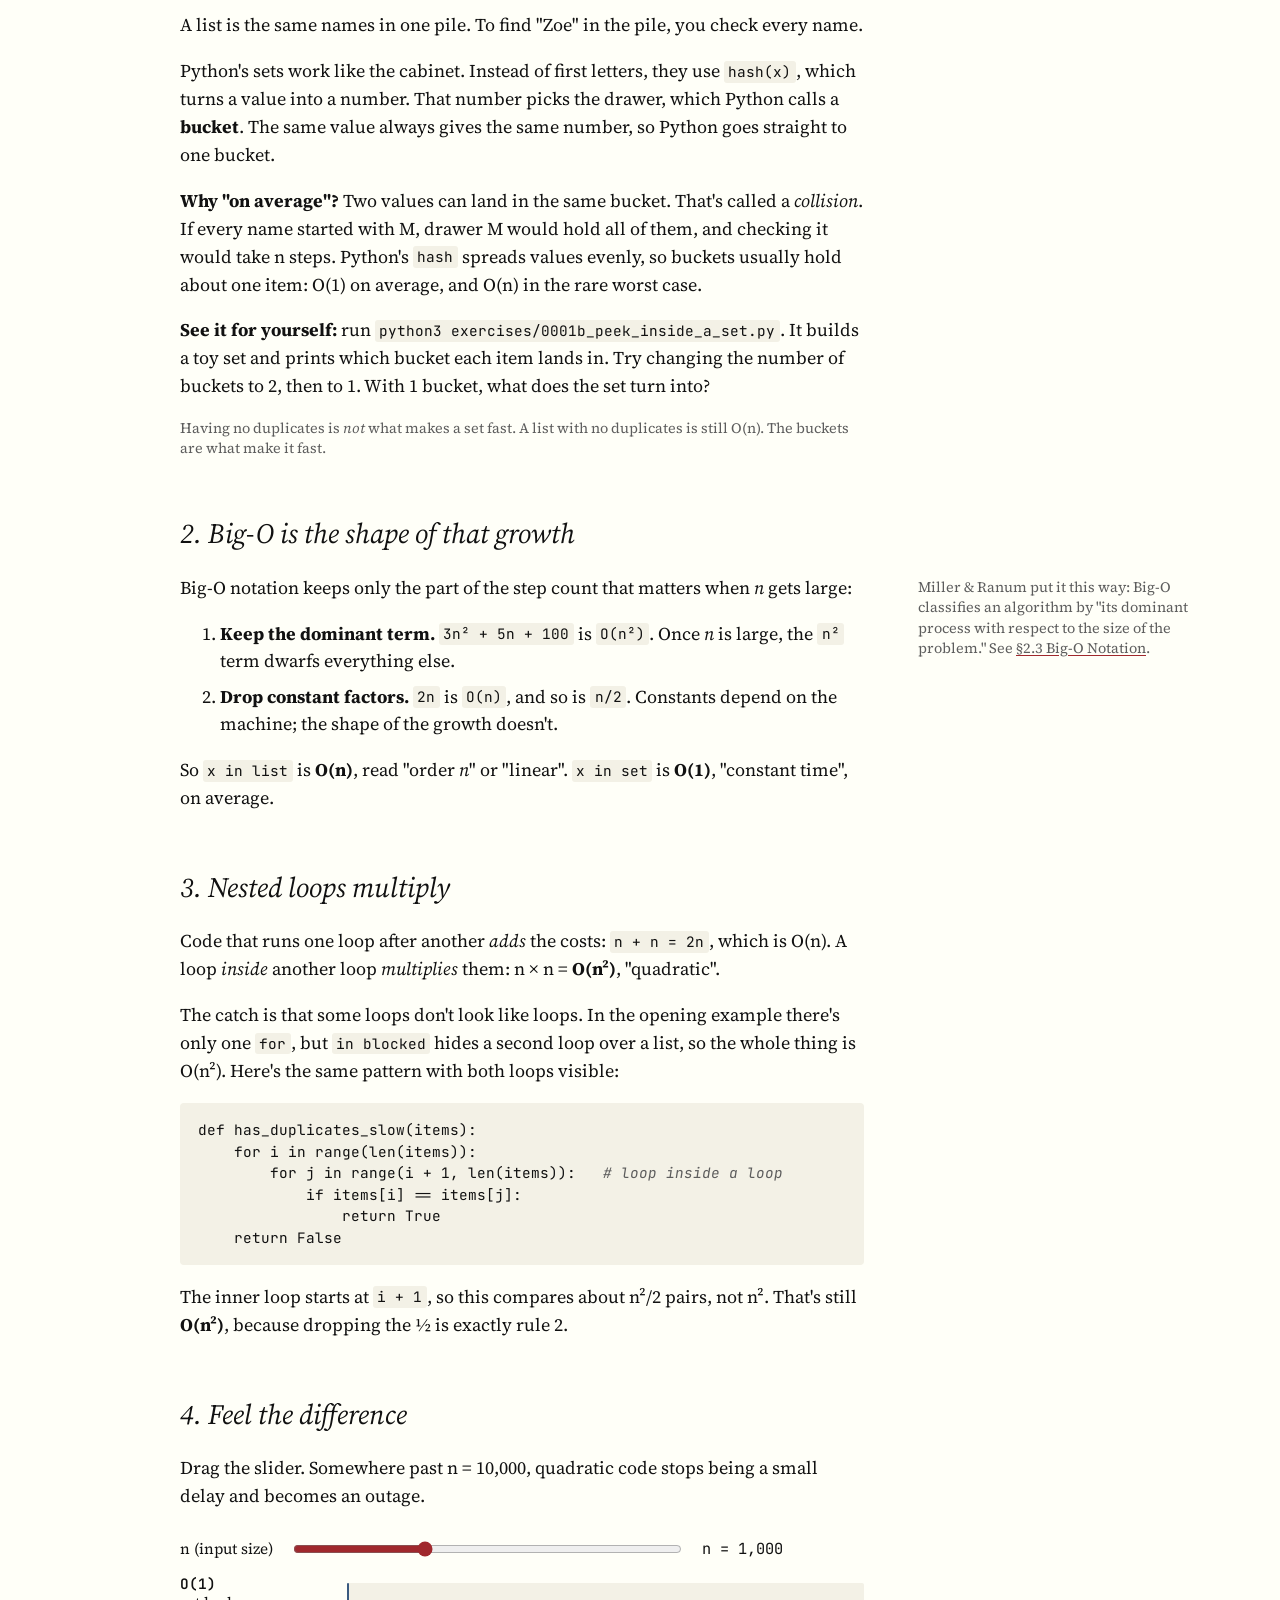
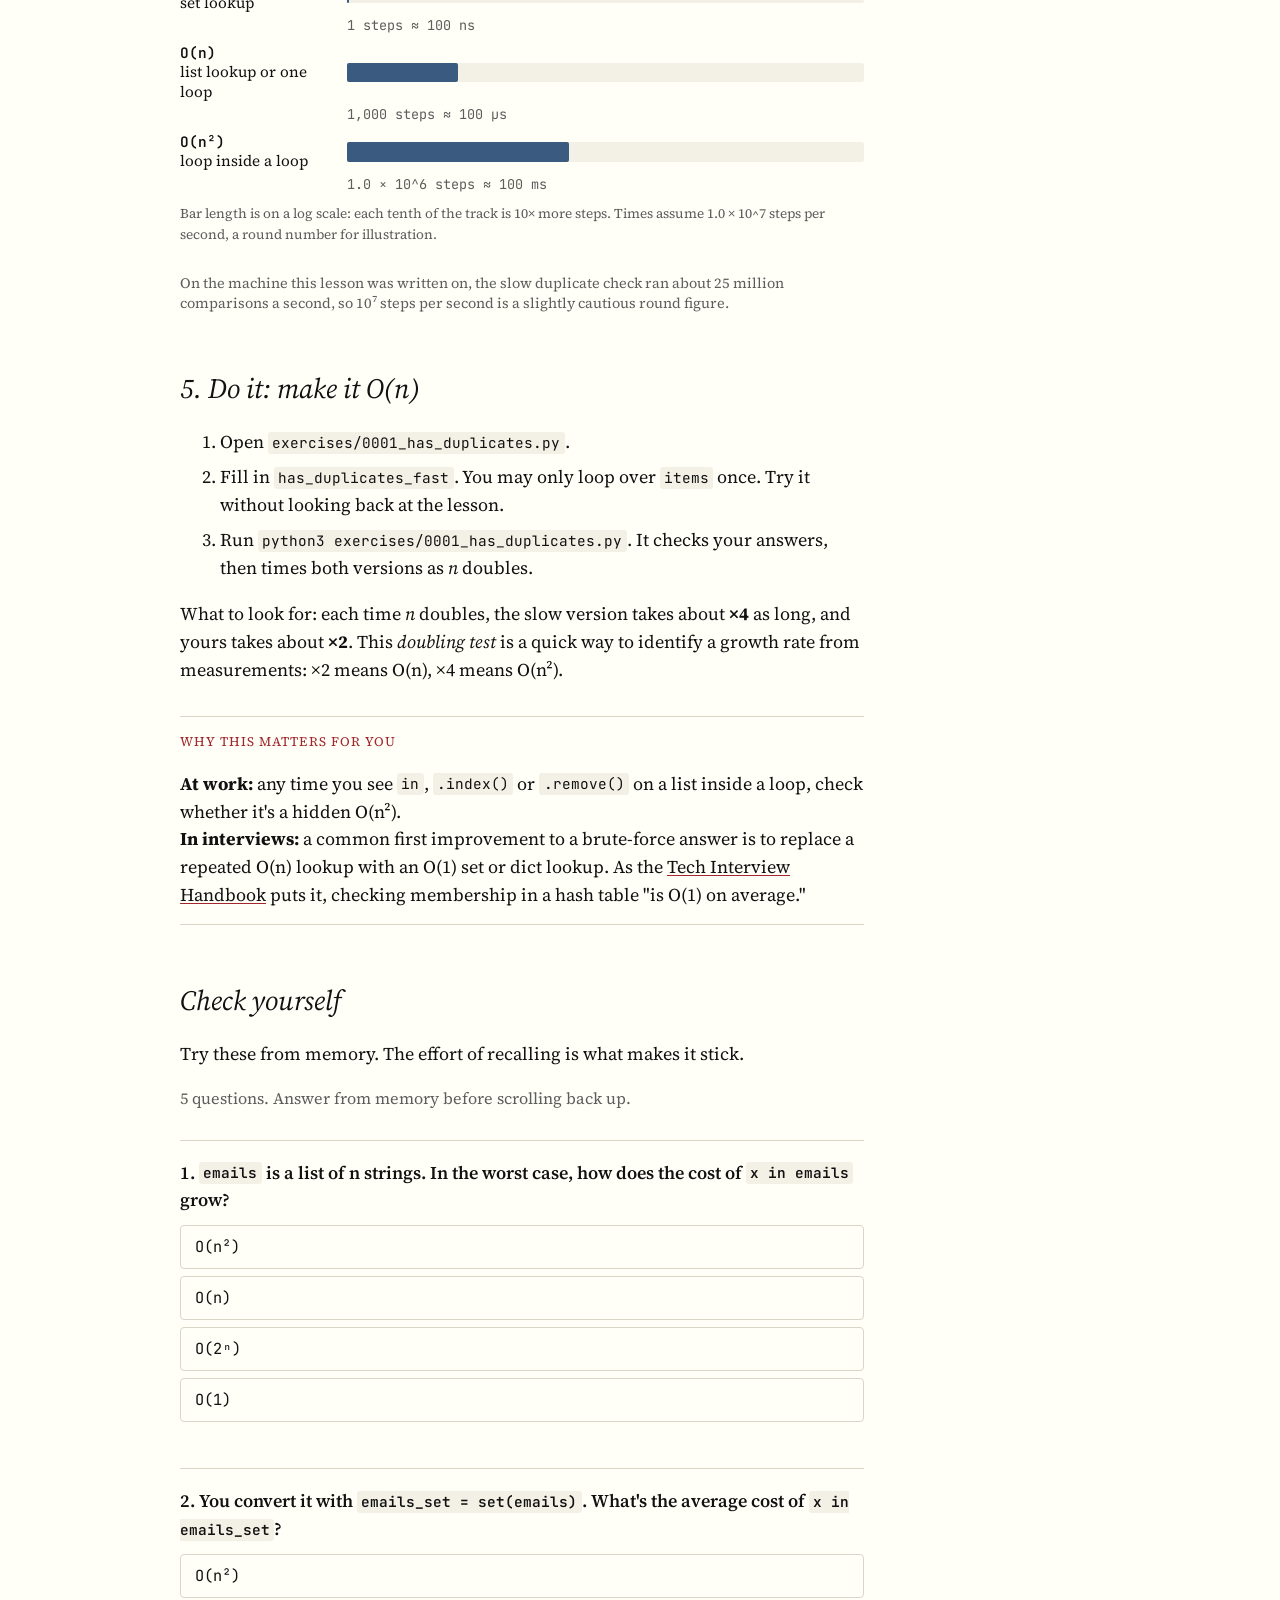
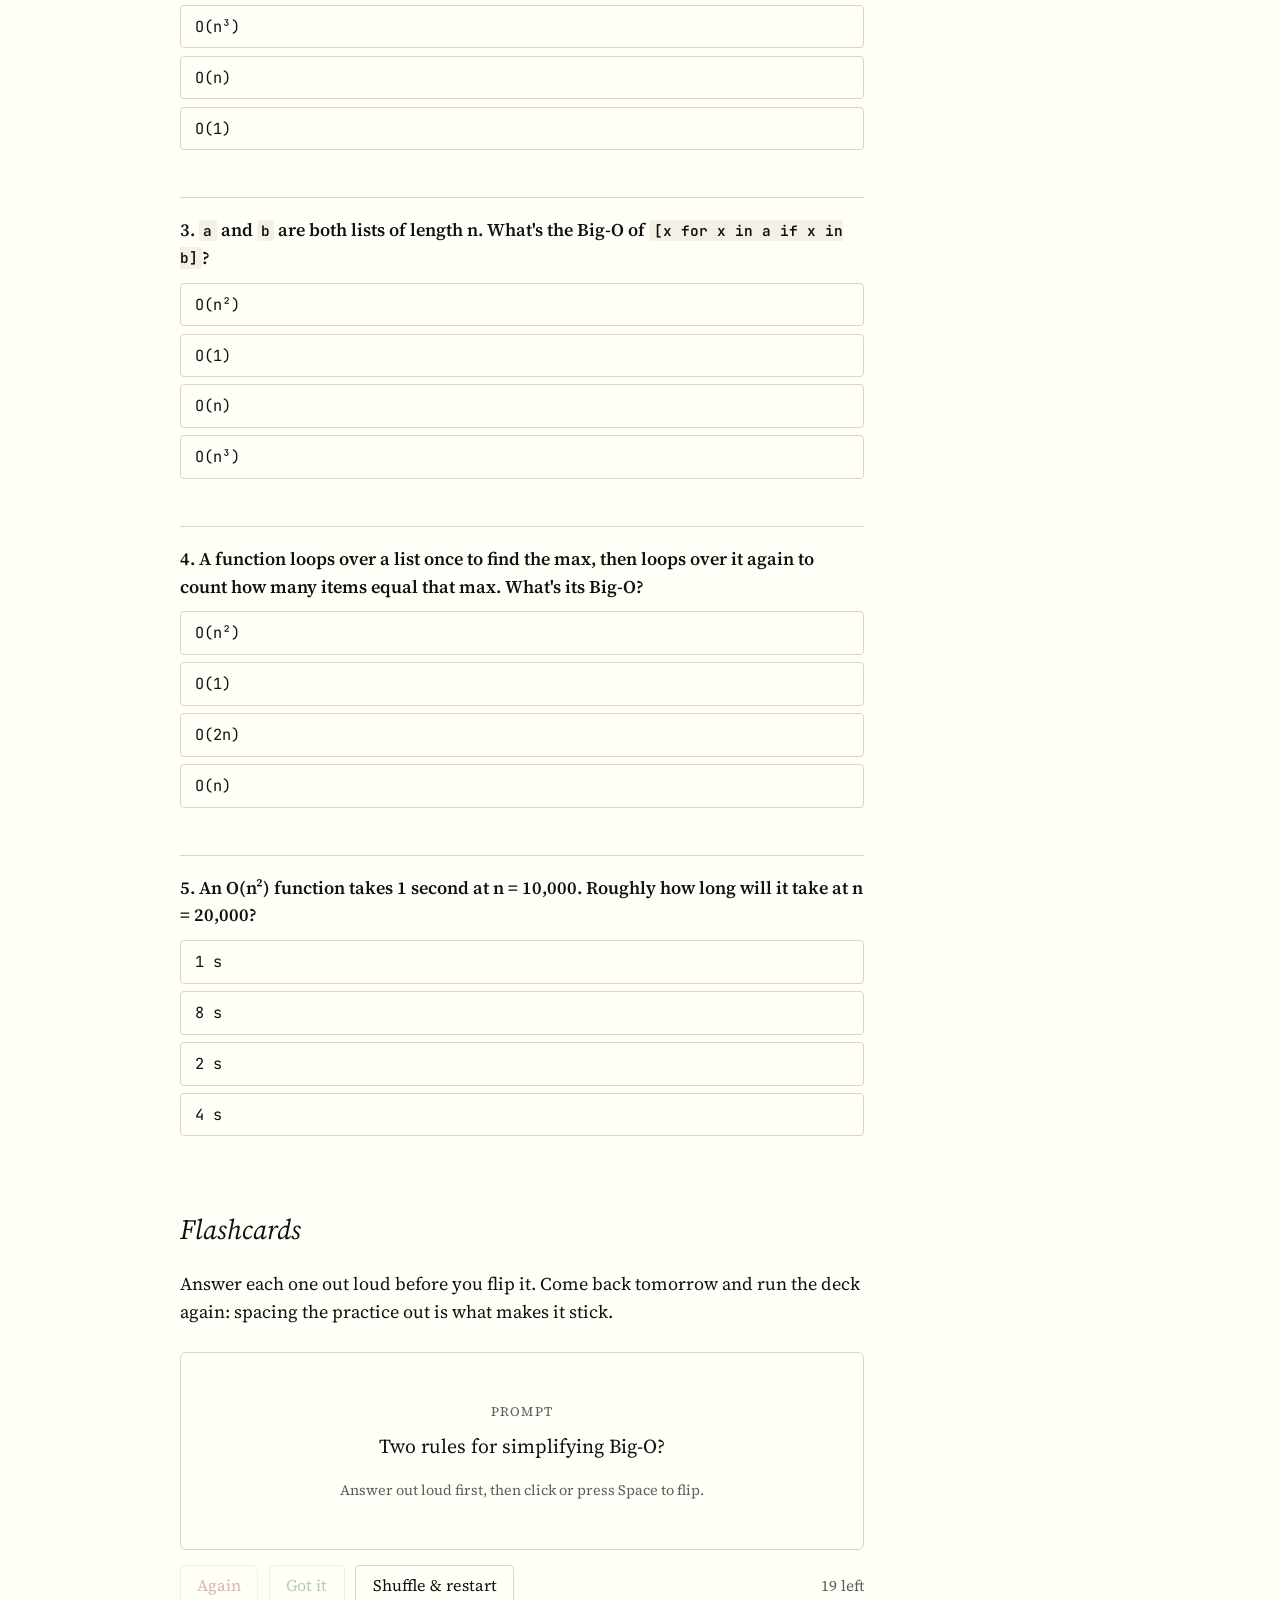
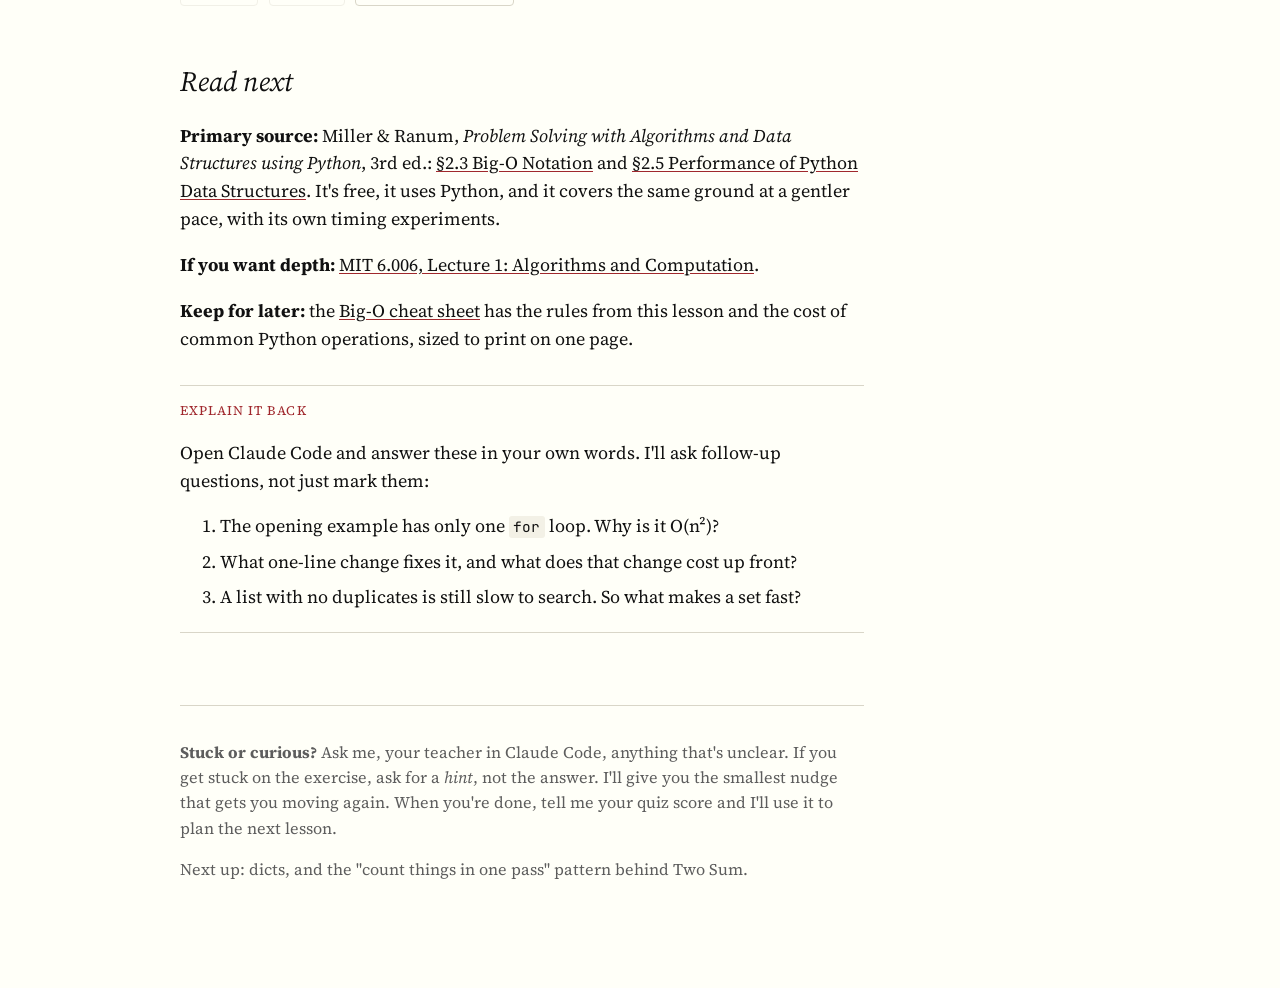
==== commit 3f551122: "Add flashcard component and lesson 1 deck Co-Authored-By: Claude Opus 5.5 <noreply@anthropic.com>" ====
--- a/lessons/0001-why-in-can-be-slow.html
+++ b/lessons/0001-why-in-can-be-slow.html
@@ -173,6 +173,32 @@
   <p class="why">Doubling n multiplies n² by 2² = 4. This is the doubling test from the exercise, run in reverse.</p>
 </div>
 
+<h2>Flashcards</h2>
+
+<p>Answer each one out loud before you flip it. Come back tomorrow and run the deck again: spacing the practice out is what makes it stick.</p>
+
+<div class="flashcards">
+  <div class="card"><div class="front">What does <strong>Big-O</strong> describe?</div><div class="back">How the number of steps (or amount of memory) <em>grows</em> as the input size n grows. It describes the shape of the growth, not the seconds.</div></div>
+  <div class="card"><div class="front">What is <strong>n</strong>?</div><div class="back">The size of the input, e.g. how many items are in the list.</div></div>
+  <div class="card"><div class="front">Two rules for simplifying Big-O?</div><div class="back">Keep the dominant term. Drop constant factors.<br><code>3n² + 5n + 100</code> → <code>O(n²)</code></div></div>
+  <div class="card"><div class="front"><strong>O(1)</strong> means…</div><div class="back">Constant: the step count stays about the same however big n gets.</div></div>
+  <div class="card"><div class="front"><strong>O(n)</strong> means…</div><div class="back">Linear: double n → double the steps.</div></div>
+  <div class="card"><div class="front"><strong>O(n²)</strong> means…</div><div class="back">Quadratic: double n → 4× the steps. Usually a loop inside a loop.</div></div>
+  <div class="card"><div class="front">Loops one <em>after</em> another vs one <em>inside</em> another?</div><div class="back">After: costs <strong>add</strong> (n + n → O(n)).<br>Inside: costs <strong>multiply</strong> (n × n → O(n²)).</div></div>
+  <div class="card"><div class="front">What is a <strong>hidden loop</strong>? Give an example.</div><div class="back">One line that loops internally, like <code>x in some_list</code>. Inside a <code>for</code> loop, it makes the whole thing O(n²).</div></div>
+  <div class="card"><div class="front">Cost of <code>x in some_list</code>? Why?</div><div class="back">O(n). Python checks items one by one.</div></div>
+  <div class="card"><div class="front">Cost of <code>x in some_set</code>? Why?</div><div class="back">O(1) on average. Python <em>computes</em> <code>hash(x) % buckets</code> and jumps straight to that one bucket.</div></div>
+  <div class="card"><div class="front">What does <code>hash(x)</code> do?</div><div class="back">It turns a value into a number. The same value always gives the same number, and that number picks the bucket.</div></div>
+  <div class="card"><div class="front">What is a <strong>bucket</strong>?</div><div class="back">One numbered slot in a set. Lookup opens one bucket instead of scanning everything.</div></div>
+  <div class="card"><div class="front">What is a <strong>collision</strong>?</div><div class="back">Two <em>different</em> values landing in the same bucket. It has nothing to do with duplicates.</div></div>
+  <div class="card"><div class="front">Why is set lookup O(1) <em>on average</em>, not always?</div><div class="back">Collisions. If everything landed in one bucket, a lookup would check n items: O(n) worst case.</div></div>
+  <div class="card"><div class="front">What makes a set fast: no duplicates, or buckets?</div><div class="back">Buckets. A list with no duplicates is still O(n). A set with 1 bucket <em>is</em> a list.</div></div>
+  <div class="card"><div class="front">Why does Python add buckets as a set grows?</div><div class="back">To keep about 1 item per bucket, so lookup stays O(1).</div></div>
+  <div class="card"><div class="front">What is <strong>space complexity</strong>?</div><div class="back">Big-O for extra memory. A seen-set uses O(n); two index variables use O(1).</div></div>
+  <div class="card"><div class="front">The <strong>doubling test</strong>: time ×2 and ×4 mean…?</div><div class="back">Double n and time the code again. ×2 → O(n). ×4 → O(n²).</div></div>
+  <div class="card"><div class="front">Fix for <code>for x in a: if x in b</code> where <code>b</code> is a list?</div><div class="back">Build <code>b_set = set(b)</code> once (O(n)), then check <code>x in b_set</code>. The total goes from O(n²) to O(n).</div></div>
+</div>
+
 <h2>Read next</h2>
 
 <p><strong>Primary source:</strong> Miller &amp; Ranum, <em>Problem Solving with Algorithms and Data Structures using Python</em>, 3rd ed.: <a href="https://runestone.academy/ns/books/published/pythonds3/AlgorithmAnalysis/BigONotation.html">§2.3 Big-O Notation</a> and <a href="https://runestone.academy/ns/books/published/pythonds3/AlgorithmAnalysis/PerformanceofPythonDataStructures.html">§2.5 Performance of Python Data Structures</a>. It's free, it uses Python, and it covers the same ground at a gentler pace, with its own timing experiments.</p>
@@ -199,5 +225,6 @@
 </article>
 <script src="../assets/quiz.js"></script>
 <script src="../assets/growth.js"></script>
+<script src="../assets/flashcards.js"></script>
 </body>
 </html>
